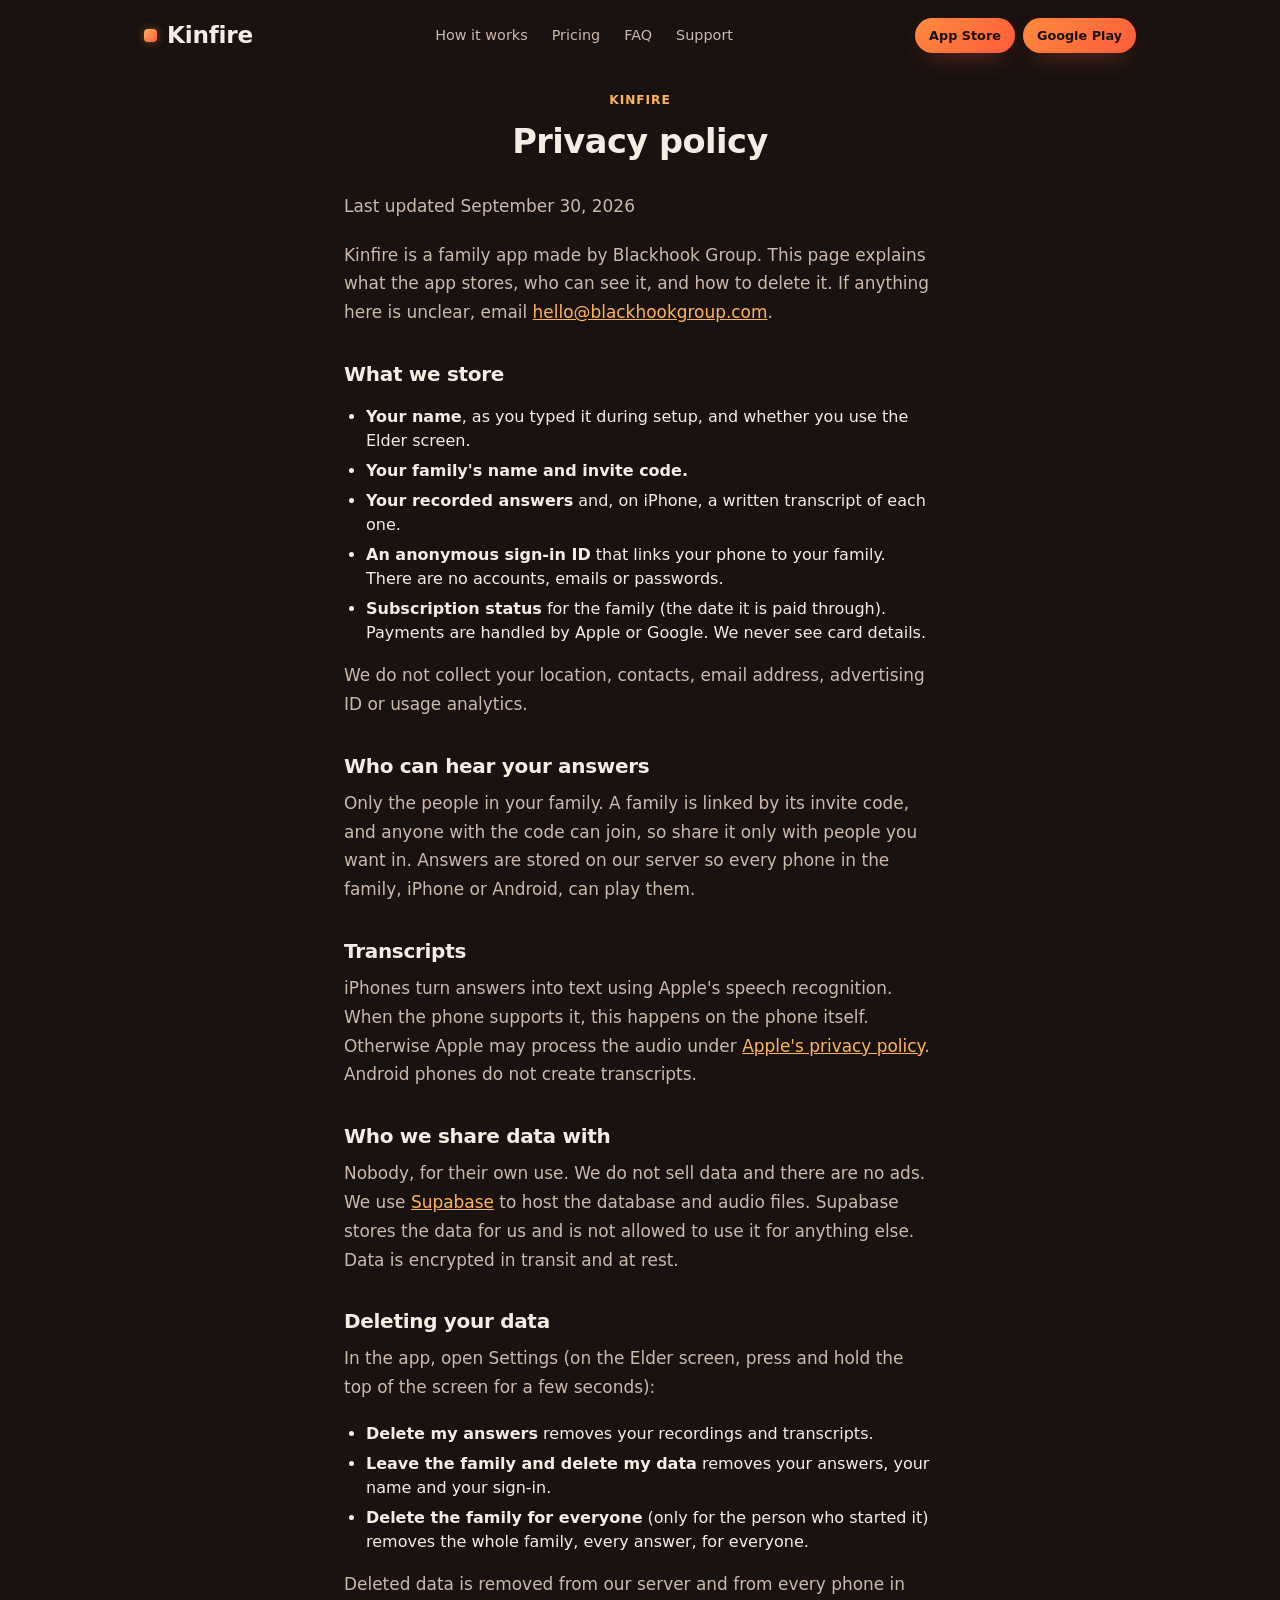
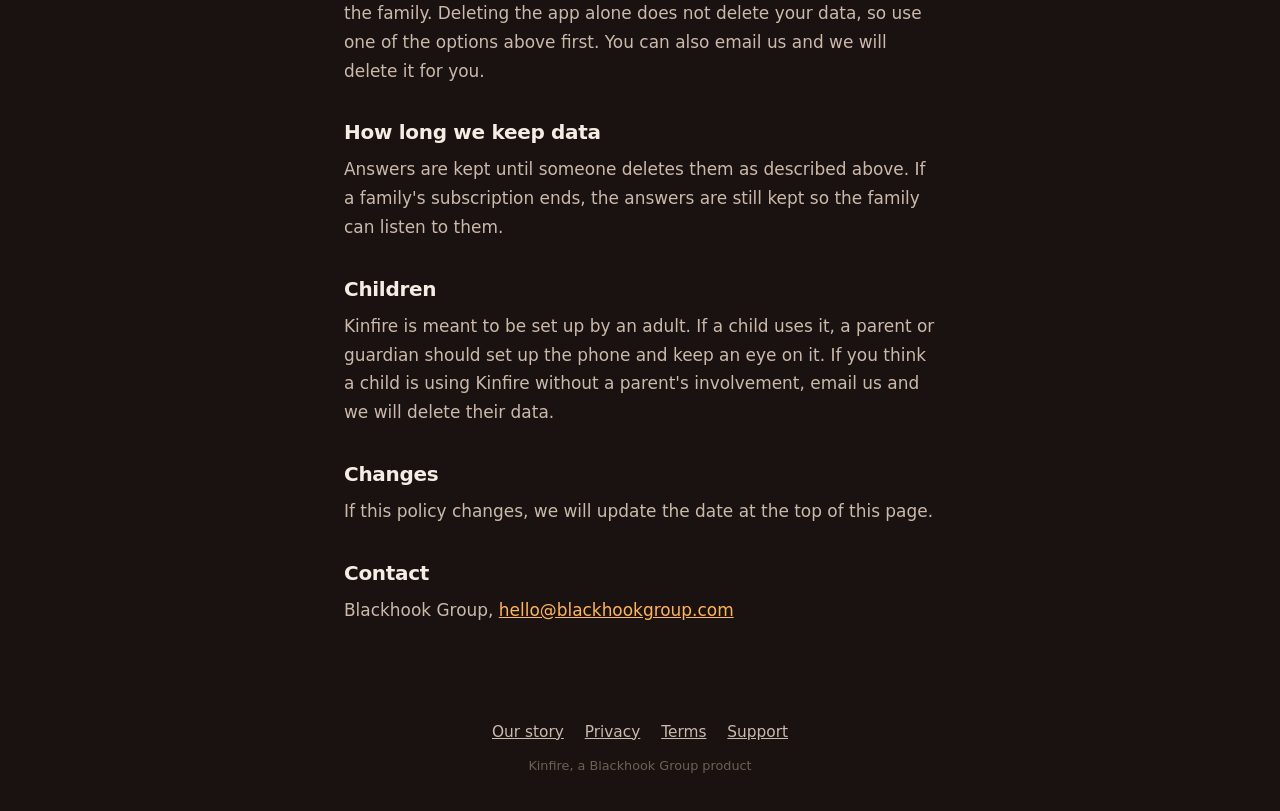
==== privacy.html @ 4a7df7e9 "Kinfire 2.0 site: Elder wording, plain copy, new screens, privacy/terms/support pages Co-Authored-By" ====
<!DOCTYPE html>
<html lang="en">
<head>
<meta charset="UTF-8">
<title>Kinfire Privacy Policy</title>
<meta name="viewport" content="width=device-width, initial-scale=1">
<meta name="description" content="What Kinfire collects, who can hear your answers, and how to delete your data.">
<link rel="stylesheet" href="assets/style.css">
<style>
  .story-body h2 { font-size: 1.25em; margin: 32px 0 8px; color: var(--cream); }
  .story-body ul { padding-left: 22px; }
  .story-body li { margin: 6px 0; }
  .story-body a { color: var(--accent); }
  .updated { color: var(--cream-faint); font-size: 0.9em; }
</style>
</head>
<body>

<nav class="top">
  <a class="brand" href="/"><span class="mark"></span>Kinfire</a>
  <div class="links">
    <a href="/#how">How it works</a>
    <a href="/#pricing">Pricing</a>
    <a href="/#faq">FAQ</a>
    <a href="support.html">Support</a>
  </div>
  <div class="store-row small">
    <a class="button small" href="https://apps.apple.com/app/id6796059354">App Store</a>
    <a class="button small" href="https://play.google.com/store/apps/details?id=com.scottgordon.kinfire">Google Play</a>
  </div>
  <button class="menu-toggle" id="menuToggle" aria-label="Menu" aria-expanded="false">&#9776;</button>
</nav>
<div class="mobile-menu" id="mobileMenu">
  <a href="/#how">How it works</a>
  <a href="/#pricing">Pricing</a>
  <a href="/#faq">FAQ</a>
  <a href="support.html">Support</a>
</div>

<header class="story-hero">
  <span class="eyebrow">Kinfire</span>
  <h1>Privacy policy</h1>
</header>

<div class="story-body">
  <p class="updated">Last updated September 30, 2026</p>

  <p>Kinfire is a family app made by Blackhook Group. This page explains what the app stores, who can see it, and how to delete it. If anything here is unclear, email <a href="mailto:hello@blackhookgroup.com">hello@blackhookgroup.com</a>.</p>

  <h2>What we store</h2>
  <ul>
    <li><strong>Your name</strong>, as you typed it during setup, and whether you use the Elder screen.</li>
    <li><strong>Your family's name and invite code.</strong></li>
    <li><strong>Your recorded answers</strong> and, on iPhone, a written transcript of each one.</li>
    <li><strong>An anonymous sign-in ID</strong> that links your phone to your family. There are no accounts, emails or passwords.</li>
    <li><strong>Subscription status</strong> for the family (the date it is paid through). Payments are handled by Apple or Google. We never see card details.</li>
  </ul>
  <p>We do not collect your location, contacts, email address, advertising ID or usage analytics.</p>

  <h2>Who can hear your answers</h2>
  <p>Only the people in your family. A family is linked by its invite code, and anyone with the code can join, so share it only with people you want in. Answers are stored on our server so every phone in the family, iPhone or Android, can play them.</p>

  <h2>Transcripts</h2>
  <p>iPhones turn answers into text using Apple's speech recognition. When the phone supports it, this happens on the phone itself. Otherwise Apple may process the audio under <a href="https://www.apple.com/legal/privacy/">Apple's privacy policy</a>. Android phones do not create transcripts.</p>

  <h2>Who we share data with</h2>
  <p>Nobody, for their own use. We do not sell data and there are no ads. We use <a href="https://supabase.com">Supabase</a> to host the database and audio files. Supabase stores the data for us and is not allowed to use it for anything else. Data is encrypted in transit and at rest.</p>

  <h2>Deleting your data</h2>
  <p>In the app, open Settings (on the Elder screen, press and hold the top of the screen for a few seconds):</p>
  <ul>
    <li><strong>Delete my answers</strong> removes your recordings and transcripts.</li>
    <li><strong>Leave the family and delete my data</strong> removes your answers, your name and your sign-in.</li>
    <li><strong>Delete the family for everyone</strong> (only for the person who started it) removes the whole family, every answer, for everyone.</li>
  </ul>
  <p>Deleted data is removed from our server and from every phone in the family. Deleting the app alone does not delete your data, so use one of the options above first. You can also email us and we will delete it for you.</p>

  <h2>How long we keep data</h2>
  <p>Answers are kept until someone deletes them as described above. If a family's subscription ends, the answers are still kept so the family can listen to them.</p>

  <h2>Children</h2>
  <p>Kinfire is meant to be set up by an adult. If a child uses it, a parent or guardian should set up the phone and keep an eye on it. If you think a child is using Kinfire without a parent's involvement, email us and we will delete their data.</p>

  <h2>Changes</h2>
  <p>If this policy changes, we will update the date at the top of this page.</p>

  <h2>Contact</h2>
  <p>Blackhook Group, <a href="mailto:hello@blackhookgroup.com">hello@blackhookgroup.com</a></p>
</div>

<footer>
  <div class="foot-links">
    <a href="why-we-created-kinfire.html">Our story</a>
    <a href="privacy.html">Privacy</a>
    <a href="terms.html">Terms</a>
    <a href="support.html">Support</a>
  </div>
  <div class="copyright">Kinfire, a Blackhook Group product</div>
</footer>
<script>
  const menuToggle = document.getElementById('menuToggle');
  const mobileMenu = document.getElementById('mobileMenu');
  menuToggle.addEventListener('click', () => {
    const isOpen = mobileMenu.classList.toggle('open');
    menuToggle.setAttribute('aria-expanded', isOpen);
  });
</script>
</body>
</html>
---- assets/style.css ----
* { box-sizing: border-box; }
:root {
  --bg: #1a1210;
  --bg-panel: #221713;
  --cream: #f5ede4;
  --cream-muted: #cbb9ac;
  --cream-faint: #93816f;
  --accent: #ffb45c;
  --accent2: #ff7a59;
  --accent3: #ffd76a;
  --line: rgba(255,255,255,0.08);
}
html { scroll-behavior: smooth; }
body {
  font-family: -apple-system, system-ui, "Segoe UI", sans-serif;
  margin: 0;
  background: var(--bg);
  color: var(--cream);
  line-height: 1.5;
  overflow-x: hidden;
}
.wrap { max-width: 1040px; margin: 0 auto; padding: 0 24px; }
a { color: inherit; }
img { display: block; max-width: 100%; }

/* ---------- top nav ---------- */
nav.top {
  display: flex; align-items: center; justify-content: space-between;
  padding: 18px 24px; max-width: 1040px; margin: 0 auto;
}
nav.top .brand {
  display: flex; align-items: center; gap: 10px; font-weight: 800; font-size: 1.45em;
  letter-spacing: -0.01em; text-decoration: none; color: var(--cream);
}
nav.top .brand .mark {
  width: 13px; height: 13px; border-radius: 4px; flex: none;
  background: linear-gradient(135deg, #ffb45c, #ff5c3c);
  box-shadow: 0 0 10px -1px rgba(255,138,60,0.6);
}
nav.top .links { display: flex; gap: 24px; font-size: 0.9em; color: var(--cream-muted); }
nav.top .links a { text-decoration: none; }
nav.top .links a:hover { color: var(--accent); }
nav.top .store-row.small { display: flex; gap: 8px; }
nav.top a.button.small {
  background: linear-gradient(135deg, #ff8a3c, #ff5c3c);
  color: #1a1210; font-weight: 700; font-size: 0.8em;
  padding: 8px 14px; border-radius: 999px; text-decoration: none;
  white-space: nowrap;
}
@media (max-width: 680px) { nav.top .links { display: none; } }
@media (max-width: 460px) { nav.top .store-row.small { display: none; } }

.menu-toggle {
  display: none; background: none; border: 1px solid var(--line); border-radius: 10px;
  color: var(--cream); font-size: 1.1em; line-height: 1; cursor: pointer; padding: 8px 11px;
}
@media (max-width: 680px) { .menu-toggle { display: inline-flex; align-items: center; } }
.mobile-menu {
  display: none; flex-direction: column;
  max-width: 1040px; margin: 0 auto; padding: 4px 24px 14px;
}
.mobile-menu.open { display: flex; }
.mobile-menu a {
  padding: 13px 2px; color: var(--cream-muted); text-decoration: none;
  font-size: 1.04em; font-weight: 600; border-bottom: 1px solid var(--line);
}
.mobile-menu a:hover { color: var(--accent); }

/* ---------- hero ---------- */
header.hero {
  max-width: 1040px; margin: 0 auto; padding: 16px 24px 10px;
  display: grid; grid-template-columns: 1.1fr 0.9fr; gap: 20px; align-items: center;
}
@media (max-width: 760px) { header.hero { grid-template-columns: 1fr; text-align: center; padding-top: 4px; } }
.hero-badge {
  display: inline-flex; align-items: center; gap: 8px;
  background: rgba(255,180,92,0.12); border: 1px solid rgba(255,180,92,0.35);
  color: var(--accent); font-weight: 700; font-size: 0.86em;
  padding: 7px 14px; border-radius: 999px; margin: 0 0 18px;
}
h1.title { font-size: 2.35em; margin: 0 0 14px; letter-spacing: -0.02em; line-height: 1.1; font-weight: 850; }
p.tagline { color: var(--cream-muted); font-size: 1.12em; line-height: 1.55; margin: 0 0 24px; max-width: 460px; }
@media (max-width: 760px) { p.tagline { margin-left: auto; margin-right: auto; } .hero-badge { margin-left: auto; margin-right: auto; } }
.cta-row { display: flex; flex-direction: column; gap: 10px; }
.store-row { display: flex; align-items: center; gap: 14px; flex-wrap: wrap; }
@media (max-width: 760px) { .store-row { justify-content: center; } }
a.button {
  display: inline-flex; align-items: center; gap: 8px;
  background: linear-gradient(135deg, #ff8a3c, #ff5c3c);
  color: #1a1210; font-weight: 700; font-size: 1.02em;
  padding: 13px 26px; border-radius: 999px; text-decoration: none;
  box-shadow: 0 10px 26px -12px rgba(255,92,60,0.55);
}
.microcopy { font-size: 0.9em; color: var(--cream-faint); }
.hero-shot { justify-self: center; }
.hero-shot .phone { width: 290px; }

/* ---------- phone frame ---------- */
.phone {
  border: 6px solid #382a24; border-radius: 30px; overflow: hidden;
  background: #000; box-shadow: 0 30px 60px -30px rgba(0,0,0,0.7);
}
.phone img { display: block; width: 100%; }

/* ---------- generic section ---------- */
section { padding: 44px 24px; border-top: 1px solid var(--line); }
section .wrap { max-width: 1040px; }
.eyebrow {
  text-transform: uppercase; letter-spacing: 0.08em; font-size: 0.76em;
  color: var(--accent); font-weight: 700; margin-bottom: 8px;
}
h2 { font-size: 1.55em; margin: 0 0 12px; letter-spacing: -0.015em; font-weight: 800; }
p.lead { color: var(--cream-muted); font-size: 1.06em; max-width: 560px; margin: 0 0 4px; }

/* ---------- feature row (image + text, alternating) ---------- */
.feature-row {
  display: grid; grid-template-columns: 0.85fr 1.15fr; gap: 40px; align-items: start;
  margin-top: 8px;
}
.feature-row .feature-copy { padding-top: 12px; }
@media (max-width: 760px) { .feature-row .feature-copy { padding-top: 0; } }
.feature-row.reverse { grid-template-columns: 1.15fr 0.85fr; }
.feature-row.reverse .feature-copy { order: 1; }
.feature-row.reverse .feature-shot { order: 2; }
@media (max-width: 760px) {
  .feature-row, .feature-row.reverse { grid-template-columns: 1fr; text-align: center; }
  .feature-row.reverse .feature-copy { order: 2; }
  .feature-row.reverse .feature-shot { order: 1; }
}
.feature-shot { display: flex; flex-direction: column; align-items: center; gap: 12px; }
.feature-shot .phone { width: 280px; }
.shot-label {
  display: inline-flex; align-items: center; gap: 6px; text-align: center;
  background: rgba(255,180,92,0.12); border: 1px solid rgba(255,180,92,0.3);
  color: var(--accent); font-weight: 700; font-size: 0.92em;
  padding: 7px 16px; border-radius: 999px; max-width: 260px;
}
.feature-copy h3 { font-size: 1.2em; margin: 0 0 10px; }
.feature-copy p { color: var(--cream-muted); font-size: 1.03em; margin: 0; }
.feature-copy p + p { margin-top: 14px; }

/* "Why we made this" runs bigger type against a shorter phone shot, so the
   text column doesn't read as an afterthought next to the mockup. */
#why .feature-shot .phone { width: 230px; }
#why .feature-copy h3 { font-size: 1.55em; letter-spacing: -0.015em; }
#why .feature-copy p { font-size: 1.08em; line-height: 1.6; }
#why .feature-copy p a { font-size: 1.02em; }

/* ---------- sample the vibe (sticky note question cards) ---------- */
.vibe-grid {
  margin-top: 28px;
  display: grid; grid-template-columns: repeat(3, 1fr); gap: 18px;
}
@media (max-width: 760px) { .vibe-grid { grid-template-columns: repeat(2, 1fr); } }
@media (max-width: 480px) { .vibe-grid { grid-template-columns: 1fr; } }
.vibe-card {
  border-radius: 16px; padding: 20px 18px; font-size: 1.04em; font-weight: 600;
  line-height: 1.4; box-shadow: 0 14px 26px -16px rgba(0,0,0,0.5);
  transform: rotate(var(--tilt, -1.2deg));
}
.vibe-card:nth-child(1) { background: linear-gradient(160deg, #ffb45c, #ff7a59); color: #1a1210; --tilt: -1.6deg; }
.vibe-card:nth-child(2) { background: var(--bg-panel); border: 1px solid var(--line); color: var(--cream); --tilt: 1.1deg; }
.vibe-card:nth-child(3) { background: #ffd76a; color: #1a1210; --tilt: -0.8deg; }
.vibe-card:nth-child(4) { background: var(--bg-panel); border: 1px solid var(--line); color: var(--cream); --tilt: 1.4deg; }
.vibe-card:nth-child(5) { background: #ff9d7a; color: #1a1210; --tilt: -1.1deg; }
.vibe-card:nth-child(6) { background: var(--bg-panel); border: 1px solid var(--line); color: var(--cream); --tilt: 0.9deg; }
.vibe-card:hover { transform: rotate(0deg) scale(1.02); transition: transform 0.15s ease; }
.vibe-note { margin-top: 20px; color: var(--cream-muted); font-size: 0.96em; }

/* ---------- what kinfire is (value grid) ---------- */
.value-statement {
  font-size: 1.2em; color: var(--cream); max-width: 720px; margin: 0 0 8px;
  line-height: 1.55; font-weight: 600;
}
.value-grid { margin-top: 26px; display: grid; grid-template-columns: repeat(3, 1fr); gap: 18px; }
@media (max-width: 760px) { .value-grid { grid-template-columns: 1fr 1fr; } }
@media (max-width: 560px) { .value-grid { grid-template-columns: 1fr; } }
.value-card {
  border: 1px solid var(--line); border-radius: 16px; padding: 20px;
  background: var(--bg-panel); cursor: default;
  transition: transform 0.15s ease, border-color 0.15s ease, background 0.15s ease;
}
.value-card .mark { width: 22px; height: 4px; border-radius: 3px; background: var(--accent); margin-bottom: 14px; }
.value-card h3 { margin: 0 0 6px; font-size: 1.03em; }
.value-card p { margin: 0; color: var(--cream-muted); font-size: 0.96em; line-height: 1.45; }
.value-card:hover {
  border-color: rgba(255,180,92,0.4); background: rgba(255,138,60,0.05);
  animation: valueCardShake 0.4s ease;
}
.value-card:hover .mark { width: 34px; transition: width 0.2s ease; }
@keyframes valueCardShake {
  0%, 100% { transform: translateX(0); }
  20% { transform: translateX(-3px); }
  40% { transform: translateX(3px); }
  60% { transform: translateX(-2px); }
  80% { transform: translateX(2px); }
}
@media (prefers-reduced-motion: reduce) {
  .value-card:hover { animation: none; }
}

/* ---------- coming soon ---------- */
.soon-grid { margin-top: 24px; display: grid; grid-template-columns: repeat(3, 1fr); gap: 18px; }
@media (max-width: 760px) { .soon-grid { grid-template-columns: 1fr; } }
.soon-card { border: 1px solid var(--line); border-radius: 16px; padding: 22px 20px; background: var(--bg-panel); }
.soon-card .soon-tag {
  display: inline-block; font-size: 0.7em; font-weight: 800; text-transform: uppercase;
  letter-spacing: 0.05em; color: var(--accent); background: rgba(255,180,92,0.12);
  padding: 3px 10px; border-radius: 999px; margin-bottom: 14px;
}
.soon-card .mark { width: 22px; height: 4px; border-radius: 3px; background: var(--accent); margin-bottom: 14px; }
.soon-card h3 { margin: 0 0 8px; font-size: 1.05em; }
.soon-card p { margin: 0; color: var(--cream-muted); font-size: 1em; }

/* ---------- pricing ---------- */
.pricing-row { display: grid; grid-template-columns: 1fr 1fr; gap: 40px; margin-top: 24px; align-items: start; }
@media (max-width: 760px) { .pricing-row { grid-template-columns: 1fr; } }
.price-grid { display: grid; grid-template-columns: 1fr 1fr; gap: 16px; }
.included { padding-top: 4px; }
.included h4 { margin: 0 0 14px; font-size: 0.92em; text-transform: uppercase; letter-spacing: 0.04em; color: var(--cream-faint); }
.included ul { margin: 0; padding: 0; list-style: none; }
.included li { display: flex; align-items: flex-start; gap: 10px; margin-bottom: 12px; color: var(--cream-muted); font-size: 0.96em; }
.included li .check { color: var(--accent); flex: none; }
@media (max-width: 520px) { .price-grid { grid-template-columns: 1fr; } }
.price-card { border-radius: 18px; padding: 22px; border: 1px solid var(--line); background: var(--bg-panel); position: relative; }
.price-card.featured { border-color: rgba(255,138,60,0.4); background: rgba(255,138,60,0.07); }
.price-card .badge {
  position: absolute; top: -11px; left: 20px;
  background: linear-gradient(135deg, #ff8a3c, #ff5c3c); color: #1a1210;
  font-size: 0.7em; font-weight: 800; padding: 4px 12px; border-radius: 999px;
  text-transform: uppercase; letter-spacing: 0.04em;
}
.price-card .plan { font-size: 0.88em; color: var(--cream-muted); margin-bottom: 6px; }
.price-card .amount { font-size: 1.9em; font-weight: 800; margin-bottom: 2px; }
.price-card .per { font-size: 0.83em; color: var(--cream-faint); margin-bottom: 12px; }
.price-card .note { font-size: 0.84em; color: var(--cream-muted); }
.price-fine { color: var(--cream-muted); font-size: 0.92em; margin-top: 18px; max-width: 560px; }
.gift-note {
  display: flex; align-items: center; justify-content: center; gap: 14px;
  margin-top: 28px; text-align: center;
  background: linear-gradient(135deg, rgba(255,138,60,0.16), rgba(255,180,92,0.1));
  border: 1px solid rgba(255,138,60,0.45);
  border-radius: 16px; padding: 20px 26px; color: var(--cream); font-size: 1.04em; line-height: 1.55;
}
@media (max-width: 620px) { .gift-note { flex-direction: column; gap: 8px; } }
.gift-note .gift-icon { font-size: 1.8em; flex: none; }
.gift-note strong { color: var(--accent); }

/* ---------- faq ---------- */
.faq { margin-top: 20px; display: grid; grid-template-columns: 1fr 1fr; gap: 8px 40px; }
@media (max-width: 700px) { .faq { grid-template-columns: 1fr; } }
.faq-item { padding: 14px 0; border-bottom: 1px solid var(--line); }
.faq-item h3 { margin: 0 0 6px; font-size: 1.06em; }
.faq-item p { margin: 0; color: var(--cream-muted); font-size: 1em; }

/* ---------- invite panel (shown only with ?code=) ---------- */
#inviteBanner {
  display: none;
  max-width: 420px; margin: 20px auto 0;
  background: rgba(255,255,255,0.05); border: 1px solid var(--line);
  border-radius: 18px; padding: 20px; text-align: center;
}
#inviteBanner .code-label { font-size: 0.88em; color: var(--cream-muted); margin-bottom: 8px; }
#inviteBanner .code { font-size: 1.9em; font-weight: 700; letter-spacing: 5px; color: var(--accent); margin-bottom: 12px; }
#inviteBanner .steps { text-align: left; font-size: 0.9em; color: var(--cream-muted); margin: 12px 0 0; padding-left: 20px; }
#inviteBanner .steps li { margin-bottom: 7px; }
#inviteBanner button.copy {
  background: transparent; color: var(--accent); border: 1px solid var(--accent);
  font-size: 0.88em; font-weight: 600; padding: 8px 18px; border-radius: 999px;
  font-family: inherit; margin-top: 10px; cursor: pointer;
}
#inviteBanner .hint { font-size: 0.83em; color: var(--cream-faint); margin-top: 8px; min-height: 1.1em; }

/* ---------- story page ---------- */
.back-link { display: inline-flex; align-items: center; gap: 6px; color: var(--cream-muted); text-decoration: none; font-size: 0.92em; margin-bottom: 26px; }
.back-link:hover { color: var(--accent); }
.story-hero { padding: 20px 24px 8px; text-align: center; }
.story-hero .eyebrow { display: block; }
.story-hero h1 { font-size: 2.1em; margin: 0 auto 8px; max-width: 640px; letter-spacing: -0.015em; }
.story-body { max-width: 640px; margin: 0 auto; padding: 8px 24px 20px; }
.story-body p { color: var(--cream-muted); font-size: 1.06em; line-height: 1.7; margin: 0 0 20px; }
.story-body p.emphasis { color: var(--cream); font-size: 1.14em; font-weight: 600; }
.story-signoff { color: var(--cream-faint); font-size: 0.92em; margin-top: 28px; }
.story-shots { display: flex; justify-content: center; gap: 22px; margin: 28px 0 8px; flex-wrap: wrap; }
.story-shots .shot { display: flex; flex-direction: column; align-items: center; gap: 12px; }
.story-shots .phone { width: 300px; }

/* ---------- footer ---------- */
footer { text-align: center; padding: 40px 24px 36px; }
footer .flame { font-size: 26px; margin-bottom: 10px; }
footer .foot-links { font-size: 0.96em; color: var(--cream-muted); margin-top: 16px; }
footer .foot-links a { text-decoration: underline; margin: 0 8px; }
footer .copyright { font-size: 0.8em; color: var(--cream-faint); margin-top: 12px; opacity: 0.7; }
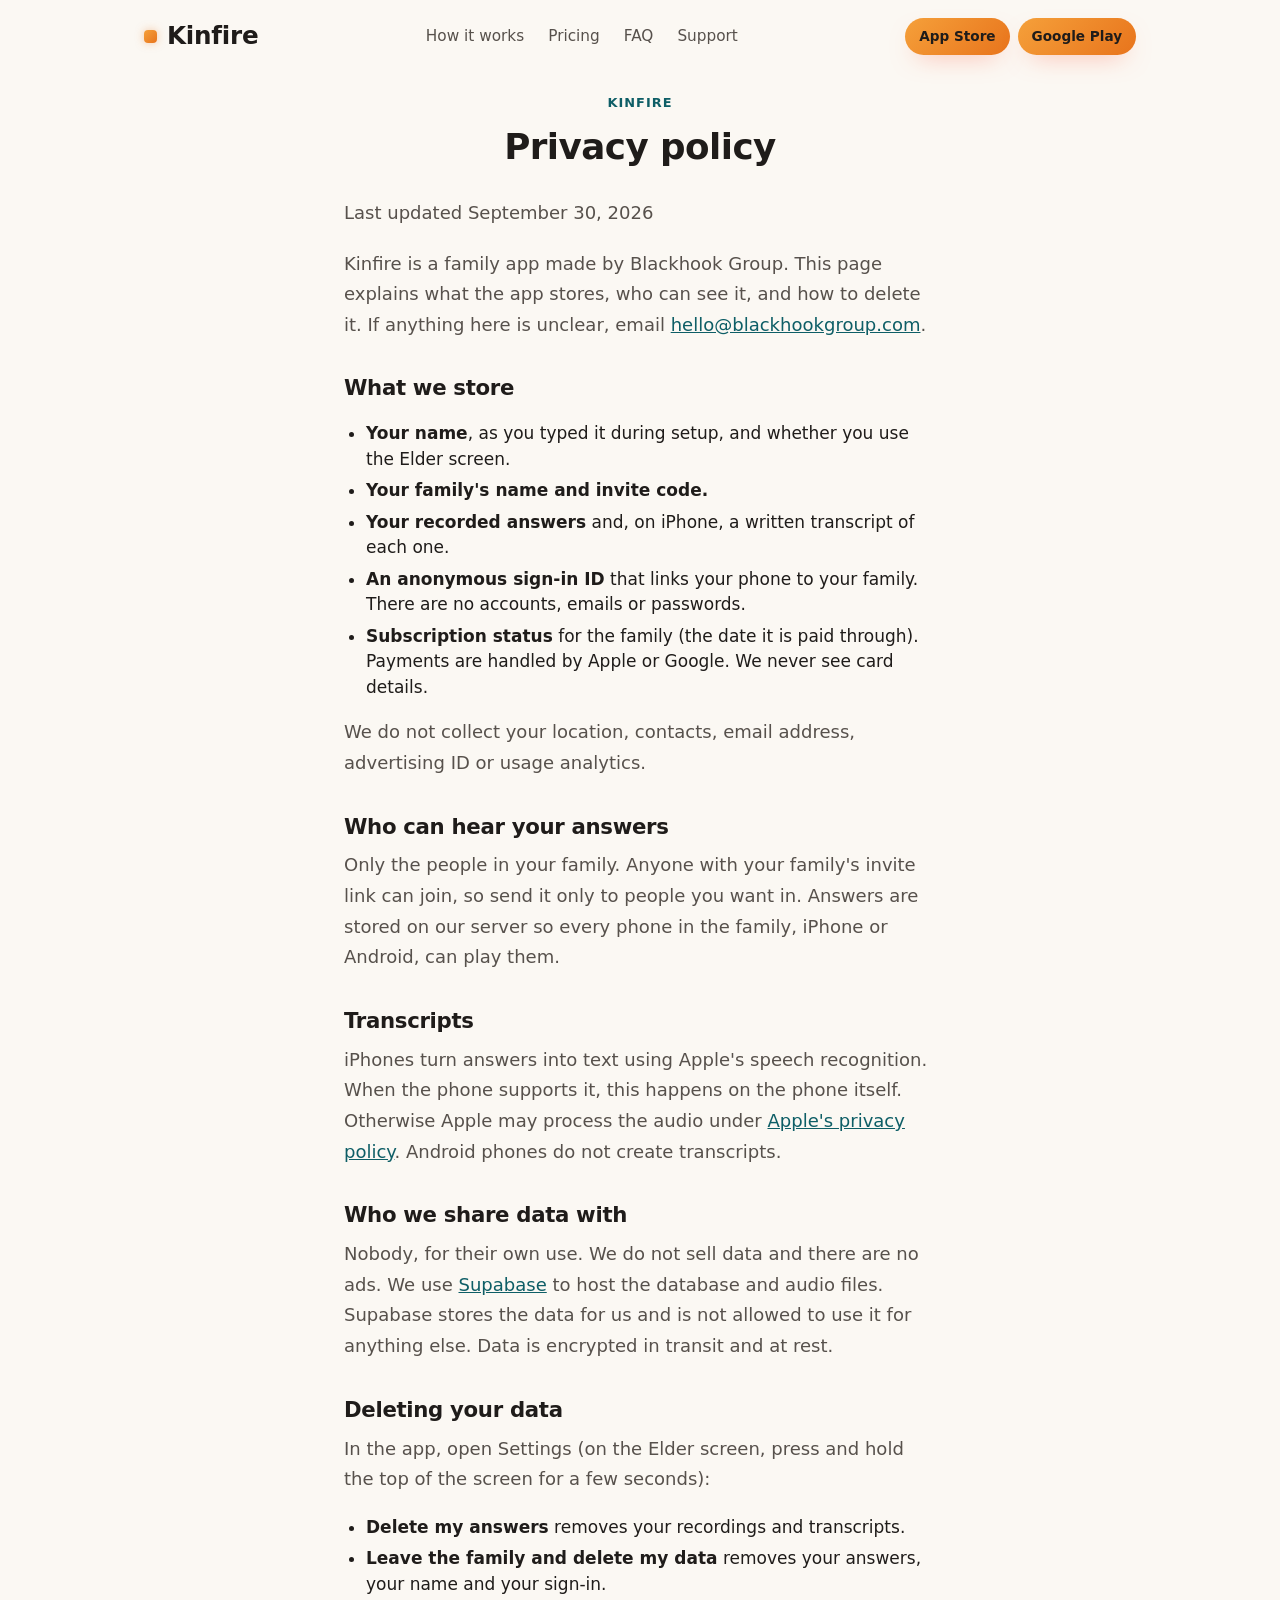
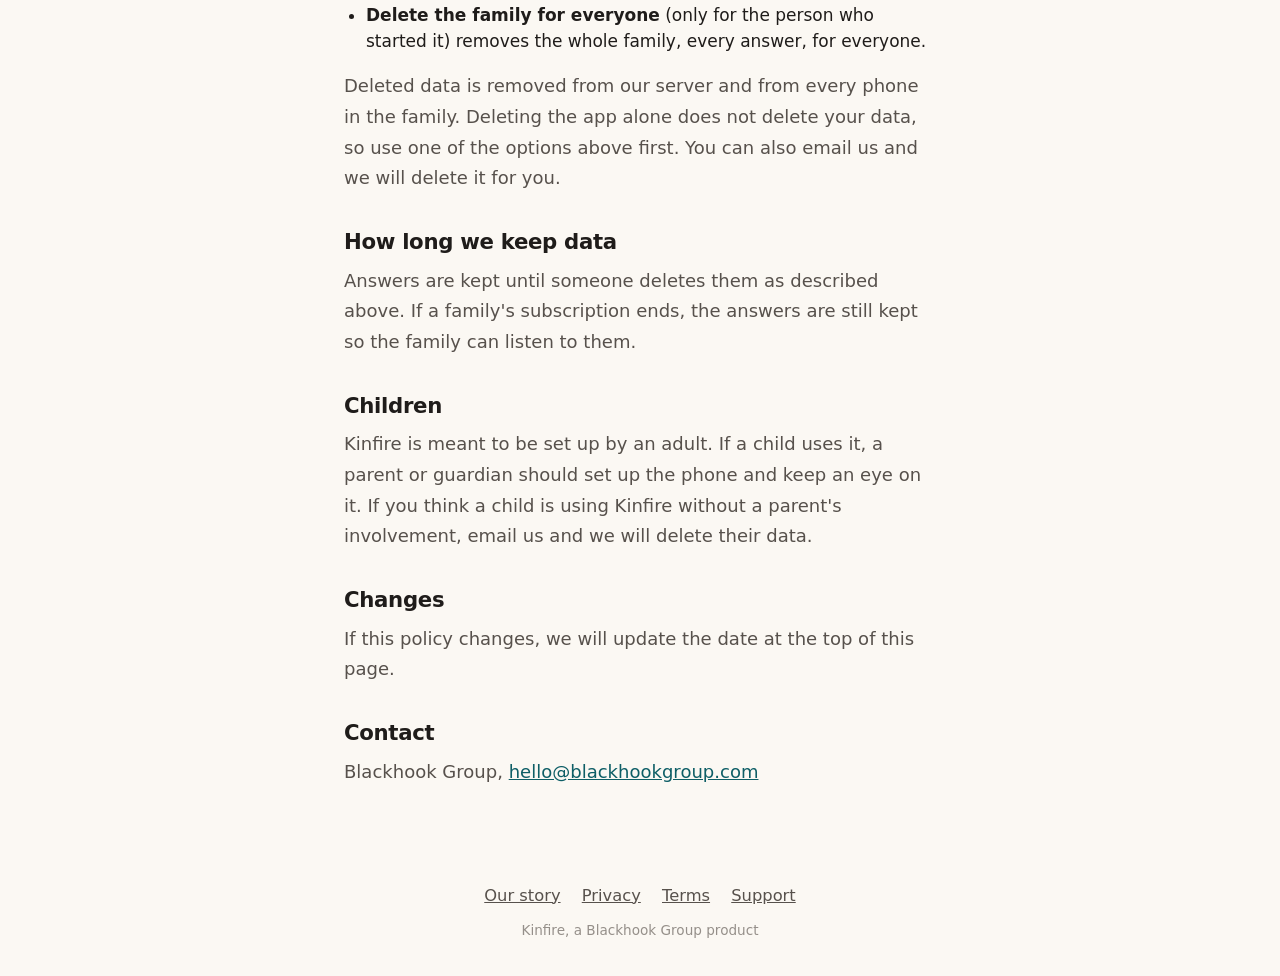
==== commit ad9c024e: "Website rewrite + Campfire at Night colors (NOT PUSHED: waiting for Scott's copy approval) Co-Author" ====
--- a/privacy.html
+++ b/privacy.html
@@ -58,7 +58,7 @@
   <p>We do not collect your location, contacts, email address, advertising ID or usage analytics.</p>
 
   <h2>Who can hear your answers</h2>
-  <p>Only the people in your family. A family is linked by its invite code, and anyone with the code can join, so share it only with people you want in. Answers are stored on our server so every phone in the family, iPhone or Android, can play them.</p>
+  <p>Only the people in your family. Anyone with your family's invite link can join, so send it only to people you want in. Answers are stored on our server so every phone in the family, iPhone or Android, can play them.</p>
 
   <h2>Transcripts</h2>
   <p>iPhones turn answers into text using Apple's speech recognition. When the phone supports it, this happens on the phone itself. Otherwise Apple may process the audio under <a href="https://www.apple.com/legal/privacy/">Apple's privacy policy</a>. Android phones do not create transcripts.</p>
--- a/assets/style.css
+++ b/assets/style.css
@@ -1,18 +1,24 @@
 * { box-sizing: border-box; }
 :root {
-  --bg: #1a1210;
-  --bg-panel: #221713;
-  --cream: #f5ede4;
-  --cream-muted: #cbb9ac;
-  --cream-faint: #93816f;
-  --accent: #ffb45c;
-  --accent2: #ff7a59;
-  --accent3: #ffd76a;
-  --line: rgba(255,255,255,0.08);
+  /* Campfire at Night: cream base, charcoal ink, amber for action, deep teal for calm. Same as the apps. */
+  --bg: #fbf8f3;
+  --bg-panel: #ffffff;
+  --cream: #1f1c1a;        /* main text (name kept from the old dark theme) */
+  --cream-muted: #57514c;
+  --cream-faint: #6b645e;
+  --accent: #0e5e66;       /* teal: labels, links */
+  --accent2: #e8741c;      /* ember */
+  --accent3: #ffd79a;
+  --amber: #f5a03a;
+  --ember: #e8741c;
+  --teal: #0e5e66;
+  --teal-tint: #e3f0ef;
+  --line: rgba(31,28,26,0.12);
 }
 html { scroll-behavior: smooth; }
 body {
   font-family: -apple-system, system-ui, "Segoe UI", sans-serif;
+  font-size: 17px;
   margin: 0;
   background: var(--bg);
   color: var(--cream);
@@ -34,16 +40,16 @@
 }
 nav.top .brand .mark {
   width: 13px; height: 13px; border-radius: 4px; flex: none;
-  background: linear-gradient(135deg, #ffb45c, #ff5c3c);
-  box-shadow: 0 0 10px -1px rgba(255,138,60,0.6);
+  background: linear-gradient(135deg, var(--amber), var(--ember));
+  box-shadow: 0 0 10px -1px rgba(232,116,28,0.5);
 }
 nav.top .links { display: flex; gap: 24px; font-size: 0.9em; color: var(--cream-muted); }
 nav.top .links a { text-decoration: none; }
 nav.top .links a:hover { color: var(--accent); }
 nav.top .store-row.small { display: flex; gap: 8px; }
 nav.top a.button.small {
-  background: linear-gradient(135deg, #ff8a3c, #ff5c3c);
-  color: #1a1210; font-weight: 700; font-size: 0.8em;
+  background: linear-gradient(135deg, var(--amber), var(--ember));
+  color: #1f1c1a; font-weight: 700; font-size: 0.8em;
   padding: 8px 14px; border-radius: 999px; text-decoration: none;
   white-space: nowrap;
 }
@@ -74,7 +80,7 @@
 @media (max-width: 760px) { header.hero { grid-template-columns: 1fr; text-align: center; padding-top: 4px; } }
 .hero-badge {
   display: inline-flex; align-items: center; gap: 8px;
-  background: rgba(255,180,92,0.12); border: 1px solid rgba(255,180,92,0.35);
+  background: var(--teal-tint); border: 1px solid rgba(14,94,102,0.25);
   color: var(--accent); font-weight: 700; font-size: 0.86em;
   padding: 7px 14px; border-radius: 999px; margin: 0 0 18px;
 }
@@ -86,8 +92,8 @@
 @media (max-width: 760px) { .store-row { justify-content: center; } }
 a.button {
   display: inline-flex; align-items: center; gap: 8px;
-  background: linear-gradient(135deg, #ff8a3c, #ff5c3c);
-  color: #1a1210; font-weight: 700; font-size: 1.02em;
+  background: linear-gradient(135deg, var(--amber), var(--ember));
+  color: #1f1c1a; font-weight: 700; font-size: 1.02em;
   padding: 13px 26px; border-radius: 999px; text-decoration: none;
   box-shadow: 0 10px 26px -12px rgba(255,92,60,0.55);
 }
@@ -97,8 +103,8 @@
 
 /* ---------- phone frame ---------- */
 .phone {
-  border: 6px solid #382a24; border-radius: 30px; overflow: hidden;
-  background: #000; box-shadow: 0 30px 60px -30px rgba(0,0,0,0.7);
+  border: 6px solid #2a2623; border-radius: 30px; overflow: hidden;
+  background: #000; box-shadow: 0 30px 60px -30px rgba(20,30,30,0.35);
 }
 .phone img { display: block; width: 100%; }
 
@@ -131,7 +137,7 @@
 .feature-shot .phone { width: 280px; }
 .shot-label {
   display: inline-flex; align-items: center; gap: 6px; text-align: center;
-  background: rgba(255,180,92,0.12); border: 1px solid rgba(255,180,92,0.3);
+  background: var(--teal-tint); border: 1px solid rgba(14,94,102,0.25);
   color: var(--accent); font-weight: 700; font-size: 0.92em;
   padding: 7px 16px; border-radius: 999px; max-width: 260px;
 }
@@ -158,11 +164,11 @@
   line-height: 1.4; box-shadow: 0 14px 26px -16px rgba(0,0,0,0.5);
   transform: rotate(var(--tilt, -1.2deg));
 }
-.vibe-card:nth-child(1) { background: linear-gradient(160deg, #ffb45c, #ff7a59); color: #1a1210; --tilt: -1.6deg; }
+.vibe-card:nth-child(1) { background: linear-gradient(160deg, var(--amber), var(--ember)); color: #1f1c1a; --tilt: -1.6deg; }
 .vibe-card:nth-child(2) { background: var(--bg-panel); border: 1px solid var(--line); color: var(--cream); --tilt: 1.1deg; }
-.vibe-card:nth-child(3) { background: #ffd76a; color: #1a1210; --tilt: -0.8deg; }
+.vibe-card:nth-child(3) { background: var(--teal); color: #ffffff; --tilt: -0.8deg; }
 .vibe-card:nth-child(4) { background: var(--bg-panel); border: 1px solid var(--line); color: var(--cream); --tilt: 1.4deg; }
-.vibe-card:nth-child(5) { background: #ff9d7a; color: #1a1210; --tilt: -1.1deg; }
+.vibe-card:nth-child(5) { background: #ffd79a; color: #1f1c1a; --tilt: -1.1deg; }
 .vibe-card:nth-child(6) { background: var(--bg-panel); border: 1px solid var(--line); color: var(--cream); --tilt: 0.9deg; }
 .vibe-card:hover { transform: rotate(0deg) scale(1.02); transition: transform 0.15s ease; }
 .vibe-note { margin-top: 20px; color: var(--cream-muted); font-size: 0.96em; }
@@ -175,16 +181,18 @@
 .value-grid { margin-top: 26px; display: grid; grid-template-columns: repeat(3, 1fr); gap: 18px; }
 @media (max-width: 760px) { .value-grid { grid-template-columns: 1fr 1fr; } }
 @media (max-width: 560px) { .value-grid { grid-template-columns: 1fr; } }
+.value-grid.four { grid-template-columns: repeat(2, 1fr); }
+@media (max-width: 560px) { .value-grid.four { grid-template-columns: 1fr; } }
 .value-card {
   border: 1px solid var(--line); border-radius: 16px; padding: 20px;
   background: var(--bg-panel); cursor: default;
   transition: transform 0.15s ease, border-color 0.15s ease, background 0.15s ease;
 }
-.value-card .mark { width: 22px; height: 4px; border-radius: 3px; background: var(--accent); margin-bottom: 14px; }
+.value-card .mark { width: 22px; height: 4px; border-radius: 3px; background: var(--amber); margin-bottom: 14px; }
 .value-card h3 { margin: 0 0 6px; font-size: 1.03em; }
 .value-card p { margin: 0; color: var(--cream-muted); font-size: 0.96em; line-height: 1.45; }
 .value-card:hover {
-  border-color: rgba(255,180,92,0.4); background: rgba(255,138,60,0.05);
+  border-color: rgba(14,94,102,0.35); background: var(--teal-tint);
   animation: valueCardShake 0.4s ease;
 }
 .value-card:hover .mark { width: 34px; transition: width 0.2s ease; }
@@ -205,7 +213,7 @@
 .soon-card { border: 1px solid var(--line); border-radius: 16px; padding: 22px 20px; background: var(--bg-panel); }
 .soon-card .soon-tag {
   display: inline-block; font-size: 0.7em; font-weight: 800; text-transform: uppercase;
-  letter-spacing: 0.05em; color: var(--accent); background: rgba(255,180,92,0.12);
+  letter-spacing: 0.05em; color: var(--accent); background: var(--teal-tint);
   padding: 3px 10px; border-radius: 999px; margin-bottom: 14px;
 }
 .soon-card .mark { width: 22px; height: 4px; border-radius: 3px; background: var(--accent); margin-bottom: 14px; }
@@ -223,10 +231,10 @@
 .included li .check { color: var(--accent); flex: none; }
 @media (max-width: 520px) { .price-grid { grid-template-columns: 1fr; } }
 .price-card { border-radius: 18px; padding: 22px; border: 1px solid var(--line); background: var(--bg-panel); position: relative; }
-.price-card.featured { border-color: rgba(255,138,60,0.4); background: rgba(255,138,60,0.07); }
+.price-card.featured { border-color: rgba(232,116,28,0.5); background: #fff6ea; }
 .price-card .badge {
   position: absolute; top: -11px; left: 20px;
-  background: linear-gradient(135deg, #ff8a3c, #ff5c3c); color: #1a1210;
+  background: linear-gradient(135deg, var(--amber), var(--ember)); color: #1f1c1a;
   font-size: 0.7em; font-weight: 800; padding: 4px 12px; border-radius: 999px;
   text-transform: uppercase; letter-spacing: 0.04em;
 }
@@ -238,8 +246,8 @@
 .gift-note {
   display: flex; align-items: center; justify-content: center; gap: 14px;
   margin-top: 28px; text-align: center;
-  background: linear-gradient(135deg, rgba(255,138,60,0.16), rgba(255,180,92,0.1));
-  border: 1px solid rgba(255,138,60,0.45);
+  background: var(--teal-tint);
+  border: 1px solid rgba(14,94,102,0.25);
   border-radius: 16px; padding: 20px 26px; color: var(--cream); font-size: 1.04em; line-height: 1.55;
 }
 @media (max-width: 620px) { .gift-note { flex-direction: column; gap: 8px; } }
@@ -257,19 +265,17 @@
 #inviteBanner {
   display: none;
   max-width: 420px; margin: 20px auto 0;
-  background: rgba(255,255,255,0.05); border: 1px solid var(--line);
+  background: var(--bg-panel); border: 1px solid var(--line); box-shadow: 0 18px 40px -26px rgba(20,30,30,0.35);
   border-radius: 18px; padding: 20px; text-align: center;
 }
-#inviteBanner .code-label { font-size: 0.88em; color: var(--cream-muted); margin-bottom: 8px; }
-#inviteBanner .code { font-size: 1.9em; font-weight: 700; letter-spacing: 5px; color: var(--accent); margin-bottom: 12px; }
-#inviteBanner .steps { text-align: left; font-size: 0.9em; color: var(--cream-muted); margin: 12px 0 0; padding-left: 20px; }
-#inviteBanner .steps li { margin-bottom: 7px; }
-#inviteBanner button.copy {
-  background: transparent; color: var(--accent); border: 1px solid var(--accent);
-  font-size: 0.88em; font-weight: 600; padding: 8px 18px; border-radius: 999px;
-  font-family: inherit; margin-top: 10px; cursor: pointer;
-}
-#inviteBanner .hint { font-size: 0.83em; color: var(--cream-faint); margin-top: 8px; min-height: 1.1em; }
+#inviteBanner .code-label { font-size: 1.15em; font-weight: 700; color: var(--cream); margin-bottom: 16px; line-height: 1.35; }
+#inviteBanner a.join-button {
+  display: block; font-size: 1.25em; padding: 18px 20px; text-align: center; margin: 0 auto;
+}
+#inviteBanner .hint { font-size: 0.95em; color: var(--cream-muted); margin-top: 14px; line-height: 1.45; }
+#inviteBanner .open-existing { display: block; margin-top: 14px; color: var(--accent); font-weight: 600; font-size: 1em; }
+#inviteBanner .small-code { margin-top: 16px; font-size: 0.85em; color: var(--cream-faint); }
+#inviteBanner .small-code span { letter-spacing: 2px; font-weight: 700; color: var(--cream-muted); }
 
 /* ---------- story page ---------- */
 .back-link { display: inline-flex; align-items: center; gap: 6px; color: var(--cream-muted); text-decoration: none; font-size: 0.92em; margin-bottom: 26px; }
@@ -280,7 +286,7 @@
 .story-body { max-width: 640px; margin: 0 auto; padding: 8px 24px 20px; }
 .story-body p { color: var(--cream-muted); font-size: 1.06em; line-height: 1.7; margin: 0 0 20px; }
 .story-body p.emphasis { color: var(--cream); font-size: 1.14em; font-weight: 600; }
-.story-signoff { color: var(--cream-faint); font-size: 0.92em; margin-top: 28px; }
+.story-body p.story-signoff { color: var(--cream); font-size: 1.12em; font-weight: 700; font-style: italic; margin: 4px 0 8px; }
 .story-shots { display: flex; justify-content: center; gap: 22px; margin: 28px 0 8px; flex-wrap: wrap; }
 .story-shots .shot { display: flex; flex-direction: column; align-items: center; gap: 12px; }
 .story-shots .phone { width: 300px; }
